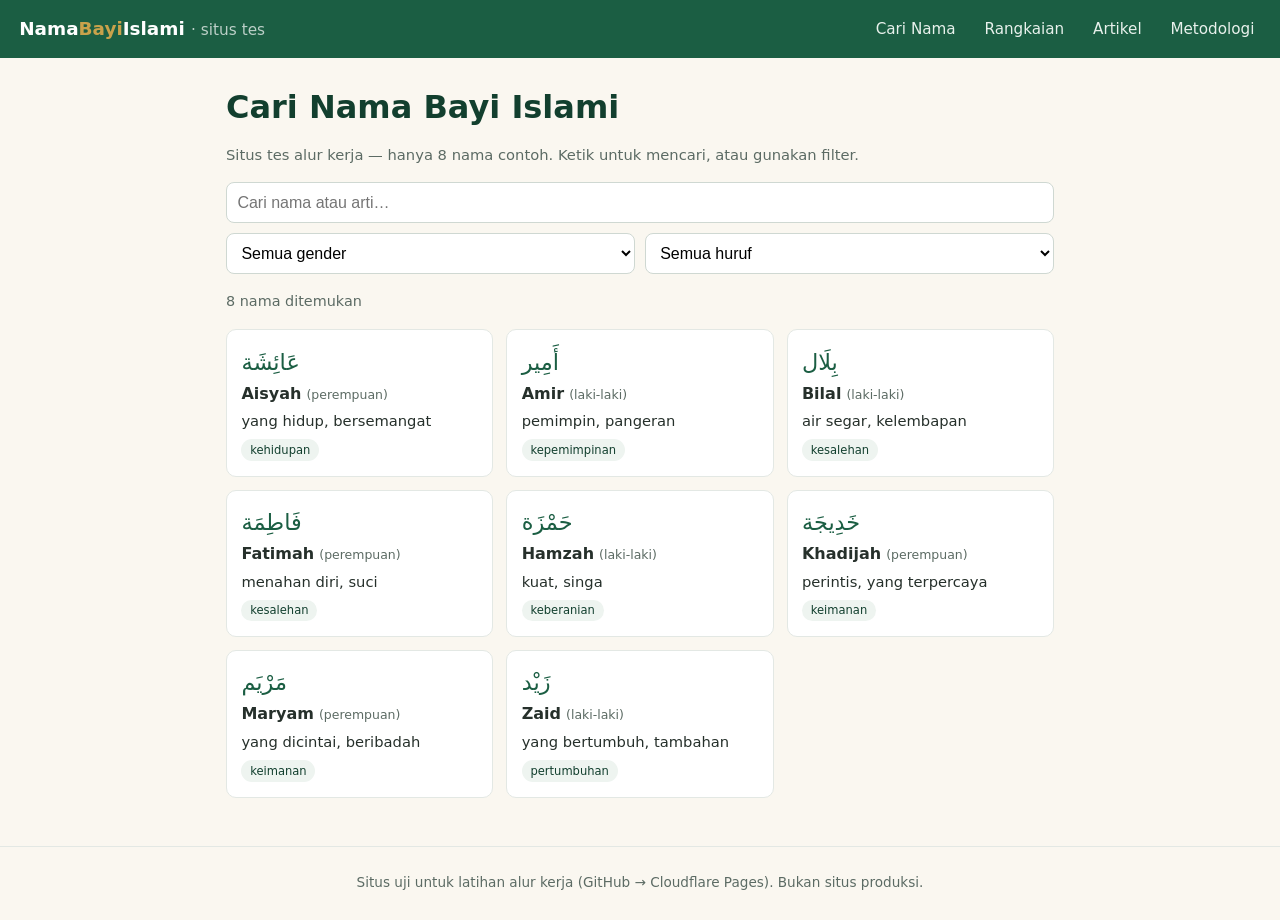
==== index.html @ dcf6c2a2 "Add workflow test site: finder, rangkaian, arti-nama pages, artikel blog, sitemap" ====
<!DOCTYPE html>
<html lang="id">
<head>
<meta charset="UTF-8">
<meta name="viewport" content="width=device-width, initial-scale=1.0">
<title>Cari Nama Bayi Islami — NamaBayiIslami (Tes)</title>
<meta name="description" content="Situs uji: pencari nama bayi islami dengan filter.">
<link rel="stylesheet" href="/style.css">
</head>
<body>
<header>
<a class="brand" href="/">Nama<span>Bayi</span>Islami <small>&middot; situs tes</small></a>
<nav>
<a href="/">Cari Nama</a>
<a href="/rangkaian">Rangkaian</a>
<a href="/artikel/">Artikel</a>
<a href="/metodologi">Metodologi</a>
</nav>
</header>
<main>
<h1>Cari Nama Bayi Islami</h1>
<p class="meta">Situs tes alur kerja — hanya 8 nama contoh. Ketik untuk mencari, atau gunakan filter.</p>
<div class="controls">
  <input id="q" type="search" placeholder="Cari nama atau arti…">
  <select id="gender">
    <option value="all">Semua gender</option>
    <option value="laki-laki">Laki-laki</option>
    <option value="perempuan">Perempuan</option>
  </select>
  <select id="letter">
    <option value="all">Semua huruf</option>
    <option>A</option><option>B</option><option>F</option><option>H</option>
    <option>K</option><option>M</option><option>Z</option>
  </select>
</div>
<p class="count" id="count"></p>
<div class="grid" id="results"></div>
<script>
const NAMES = [{"latin": "Aisyah", "arabic": "عَائِشَة", "gender": "perempuan", "arti": "yang hidup, bersemangat", "source": "Sahabiyah (istri Nabi Muhammad ﷺ)", "theme": "kehidupan", "nick": ["Aya", "Icha", "Syah"]}, {"latin": "Amir", "arabic": "أَمِير", "gender": "laki-laki", "arti": "pemimpin, pangeran", "source": "Nama Arab klasik", "theme": "kepemimpinan", "nick": ["Mir", "Ami"]}, {"latin": "Bilal", "arabic": "بِلَال", "gender": "laki-laki", "arti": "air segar, kelembapan", "source": "Sahabat (muadzin Nabi ﷺ)", "theme": "kesalehan", "nick": ["Bil"]}, {"latin": "Fatimah", "arabic": "فَاطِمَة", "gender": "perempuan", "arti": "menahan diri, suci", "source": "Putri Nabi Muhammad ﷺ", "theme": "kesalehan", "nick": ["Fima", "Timah", "Ita"]}, {"latin": "Hamzah", "arabic": "حَمْزَة", "gender": "laki-laki", "arti": "kuat, singa", "source": "Sahabat (paman Nabi ﷺ)", "theme": "keberanian", "nick": ["Ham", "Zah"]}, {"latin": "Khadijah", "arabic": "خَدِيجَة", "gender": "perempuan", "arti": "perintis, yang terpercaya", "source": "Istri pertama Nabi ﷺ", "theme": "keimanan", "nick": ["Dija", "Khadi"]}, {"latin": "Maryam", "arabic": "مَرْيَم", "gender": "perempuan", "arti": "yang dicintai, beribadah", "source": "Qur'an (Surah Maryam)", "theme": "keimanan", "nick": ["Mary", "Yam"]}, {"latin": "Zaid", "arabic": "زَيْد", "gender": "laki-laki", "arti": "yang bertumbuh, tambahan", "source": "Sahabat (anak angkat Nabi ﷺ)", "theme": "pertumbuhan", "nick": ["Zai"]}];
const q=document.getElementById('q'),g=document.getElementById('gender'),l=document.getElementById('letter'),out=document.getElementById('results');
function card(n){
  return '<a class="card" href="/arti-nama/'+n.latin.toLowerCase()+'.html">'+
    '<div class="ar">'+n.arabic+'</div>'+
    '<div><strong>'+n.latin+'</strong> <span class="g">('+n.gender+')</span></div>'+
    '<div class="a">'+n.arti+'</div>'+
    '<span class="badge">'+n.theme+'</span></a>';
}
function render(){
  const s=q.value.trim().toLowerCase();
  const list=NAMES.filter(n=>
    (!s||n.latin.toLowerCase().includes(s)||n.arti.toLowerCase().includes(s))&&
    (g.value==='all'||n.gender===g.value)&&
    (l.value==='all'||n.latin[0]===l.value));
  out.innerHTML=list.length?list.map(card).join(''):'<p class="empty">Tidak ada nama yang cocok. Coba ubah filter.</p>';
  document.getElementById('count').textContent=list.length+' nama ditemukan';
}
q.addEventListener('input',render);g.addEventListener('change',render);l.addEventListener('change',render);
render();
</script>
</main>
<footer><p>Situs uji untuk latihan alur kerja (GitHub &rarr; Cloudflare Pages). Bukan situs produksi.</p></footer>
</body>
</html>
---- style.css ----
:root{--green:#1b5e43;--green-dark:#123f2e;--cream:#faf7f0;--gold:#c9a24b;--ink:#26302b;}
*{box-sizing:border-box;margin:0;padding:0;}
body{font-family:system-ui,-apple-system,"Segoe UI",Roboto,sans-serif;background:var(--cream);color:var(--ink);line-height:1.6;}
header{background:var(--green);color:#fff;padding:.8rem 1.2rem;display:flex;flex-wrap:wrap;gap:.5rem;align-items:center;justify-content:space-between;}
.brand{font-weight:800;font-size:1.15rem;color:#fff;text-decoration:none;}
.brand span{color:var(--gold);}
.brand small{font-weight:400;opacity:.7;}
nav{display:flex;gap:1rem;flex-wrap:wrap;}
nav a{color:#e8f1ec;text-decoration:none;font-size:.95rem;padding:.25rem .4rem;border-radius:6px;}
nav a:hover{background:var(--green-dark);}
main{max-width:860px;margin:0 auto;padding:1.5rem 1rem 3rem;}
h1{color:var(--green-dark);margin-bottom:.4rem;}
h2{color:var(--green-dark);margin:1.4rem 0 .5rem;}
p{margin:.6rem 0;}
.arabic{font-size:2.2rem;color:var(--green);margin:.3rem 0;}
.controls{display:grid;grid-template-columns:1fr 1fr;gap:.6rem;margin:1rem 0;}
.controls input,.controls select{padding:.65rem;border:1px solid #cfd8d2;border-radius:8px;font-size:1rem;background:#fff;}
.controls input{grid-column:1/-1;}
.count{color:#5c6b64;font-size:.9rem;}
.grid{display:grid;grid-template-columns:repeat(auto-fill,minmax(230px,1fr));gap:.8rem;margin-top:1rem;}
.card{background:#fff;border:1px solid #e3e8e4;border-radius:10px;padding:.9rem;text-decoration:none;color:var(--ink);}
.card:hover{border-color:var(--gold);box-shadow:0 2px 8px rgba(0,0,0,.06);}
.card .ar{font-size:1.4rem;color:var(--green);}
.card .g{font-size:.78rem;color:#5c6b64;}
.card .a{font-size:.92rem;margin-top:.2rem;}
.badge{display:inline-block;background:#eef4f0;color:var(--green-dark);font-size:.72rem;border-radius:20px;padding:.1rem .55rem;margin-top:.4rem;}
.meta{color:#5c6b64;font-size:.92rem;}
.btn{display:inline-block;background:var(--gold);color:#fff;border:none;border-radius:8px;padding:.6rem 1.1rem;font-size:1rem;cursor:pointer;margin-top:.6rem;}
footer{border-top:1px solid #e3e8e4;color:#5c6b64;font-size:.85rem;text-align:center;padding:1rem;}
ul{margin:.6rem 0 .6rem 1.2rem;}
a{color:var(--green);}
code{background:#eef4f0;padding:.05rem .3rem;border-radius:4px;font-size:.9em;}
.empty{padding:1.5rem;text-align:center;color:#5c6b64;}
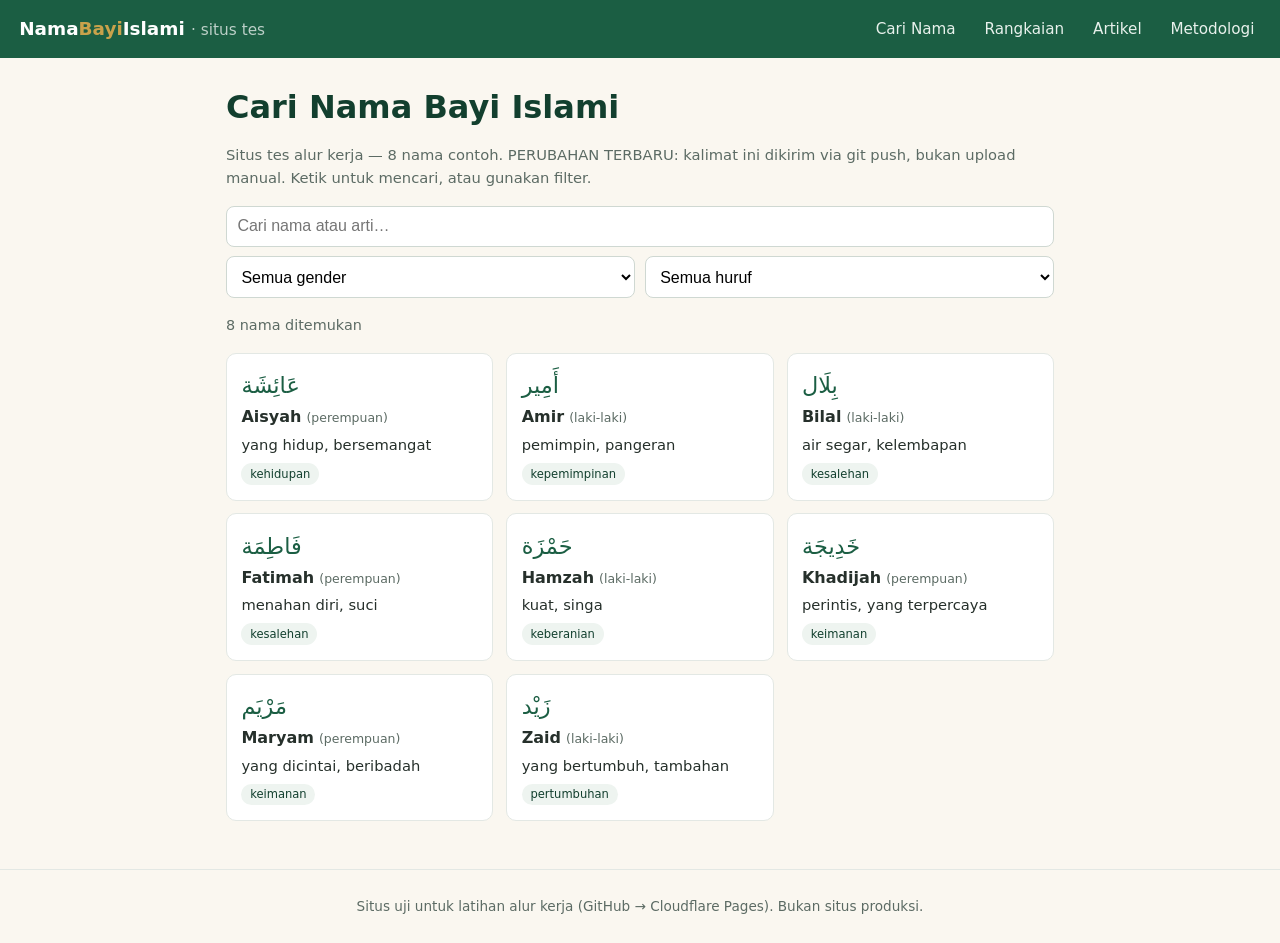
==== commit b9c057da: "Pipeline test: update homepage subtitle via git push" ====
--- a/index.html
+++ b/index.html
@@ -19,7 +19,7 @@
 </header>
 <main>
 <h1>Cari Nama Bayi Islami</h1>
-<p class="meta">Situs tes alur kerja — hanya 8 nama contoh. Ketik untuk mencari, atau gunakan filter.</p>
+<p class="meta">Situs tes alur kerja — 8 nama contoh. PERUBAHAN TERBARU: kalimat ini dikirim via git push, bukan upload manual. Ketik untuk mencari, atau gunakan filter.</p>
 <div class="controls">
   <input id="q" type="search" placeholder="Cari nama atau arti…">
   <select id="gender">
